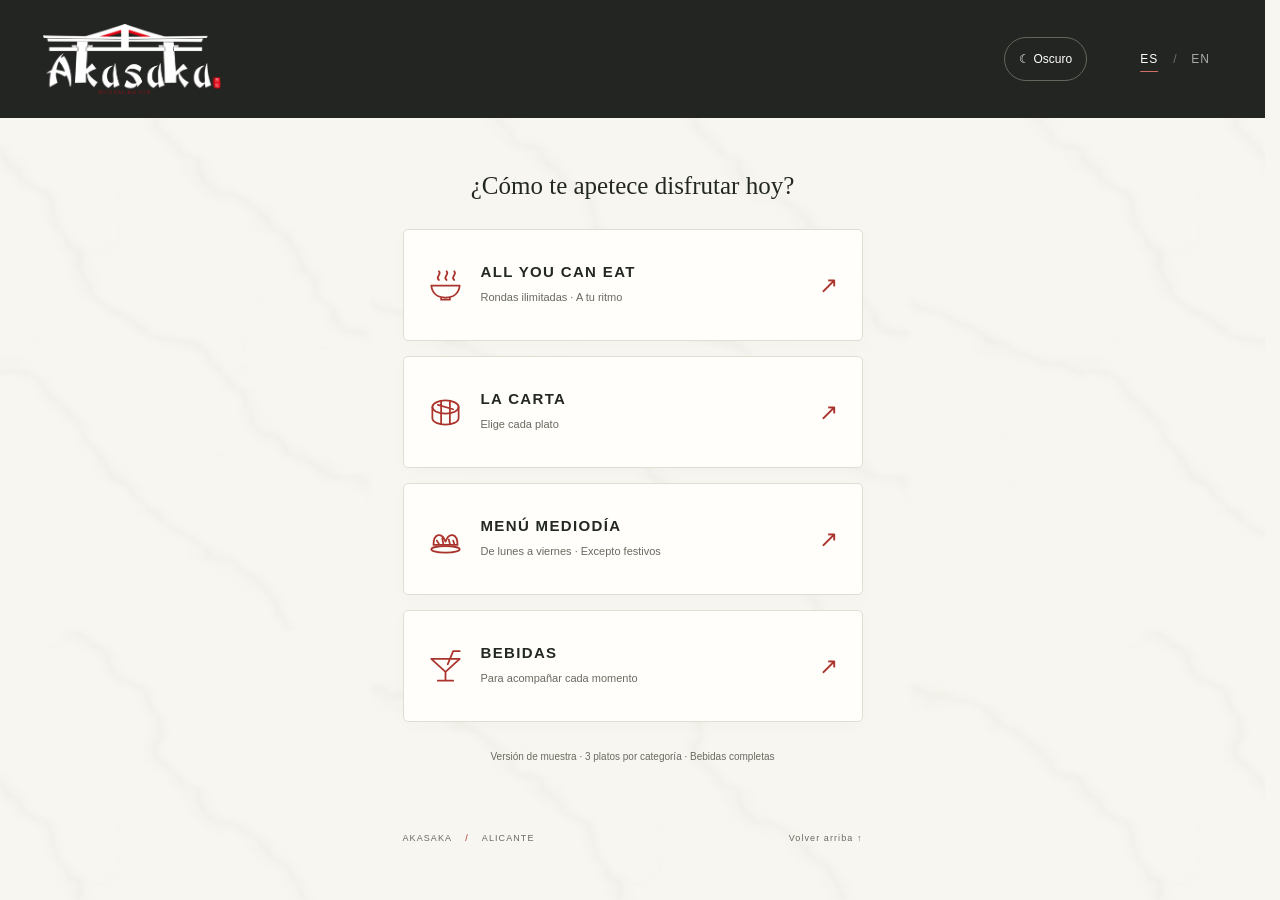
==== index.html @ ded16cb3 "first commit" ====
<!doctype html><html lang="es"><head><meta charset="utf-8"><meta name="viewport" content="width=device-width,initial-scale=1"><meta name="theme-color" content="#232522"><meta name="description" content="Akasaka Alicante: buffet, carta, menú mediodía y bebidas."><title>Akasaka · Alicante</title><link rel="icon" href="data:,"><script src="js/theme.js"></script><link rel="stylesheet" href="css/styles.css"><script type="module" src="js/home.js"></script></head><body class="home-page"><header class="masthead"><div class="header-inner"><a class="brand" href="index.html" aria-label="Akasaka · Inicio"><img src="assets/brand/akasaka.png" alt="Akasaka Restaurante" width="200" height="90"></a><div class="header-right"><button id="theme-toggle" class="theme-toggle" type="button" aria-label="Cambiar a modo oscuro">☾ Oscuro</button><div class="languages" role="group" aria-label="Idioma / Language"><button type="button" data-language="es" aria-pressed="true" lang="es">ES</button><span aria-hidden="true">/</span><button type="button" data-language="en" aria-pressed="false" lang="en">EN</button></div></div></div></header><main class="home-main"><h1 class="sr-only" data-i18n="homeTitle">Akasaka · Elige tu experiencia</h1><p class="home-welcome" data-i18n="choose">¿Cómo te apetece disfrutar hoy?</p><nav class="experience-menu" aria-label="Modalidades">
<a class="experience-button" href="menu.html?mode=buffet"><img src="assets/categories/bowl.svg" alt=""><span><strong>ALL YOU CAN EAT</strong><small data-i18n="buffetHint">Rondas ilimitadas · A tu ritmo</small></span><span aria-hidden="true">↗</span></a>
<a class="experience-button" href="menu.html?mode=carta"><img src="assets/categories/sushi.svg" alt=""><span><strong data-i18n="cartaTitle">LA CARTA</strong><small data-i18n="cartaHint">Elige cada plato</small></span><span aria-hidden="true">↗</span></a>
<a class="experience-button" href="menu.html?mode=lunch"><img src="assets/categories/starter.svg" alt=""><span><strong data-i18n="lunchTitle">MENÚ MEDIODÍA</strong><small data-i18n="lunchHint">De lunes a viernes · Excepto festivos</small></span><span aria-hidden="true">↗</span></a>
<a class="experience-button" href="menu.html?mode=drinks"><img src="assets/categories/cocktail.svg" alt=""><span><strong data-i18n="drinksTitle">BEBIDAS</strong><small data-i18n="drinksHint">Para acompañar cada momento</small></span><span aria-hidden="true">↗</span></a>
</nav><p class="home-sample" data-i18n="homeSample">Versión de muestra · 3 platos por categoría · Bebidas completas</p></main><footer><span>AKASAKA <span class="footer-divider">/</span> ALICANTE</span><a href="#" data-i18n="top">Volver arriba ↑</a></footer><span id="language-status" class="sr-only" role="status" aria-live="polite"></span></body></html>
---- css/styles.css ----
/* Cambia estos valores para ajustar la identidad visual de toda la carta. */
:root{--paper:#f8f6f0;--card:#fffefa;--ink:#242823;--muted:#686b61;--red:#aa342d;--line:#deded3;--dark:#232522;--radius:3px;--max:1180px}
*{box-sizing:border-box}html{scroll-behavior:smooth;scroll-padding-top:90px}body{margin:0;background:var(--paper);color:var(--ink);font-family:Arial,Helvetica,sans-serif;-webkit-font-smoothing:antialiased}button,a{-webkit-tap-highlight-color:transparent}a{color:inherit}button{font:inherit}button:focus-visible,a:focus-visible,summary:focus-visible{outline:3px solid var(--red);outline-offset:5px}.sr-only{position:absolute;width:1px;height:1px;overflow:hidden;clip-path:inset(50%)}.skip-link{position:fixed;left:16px;top:-100px;padding:14px;background:white;z-index:10}.skip-link:focus{top:16px}
.masthead{background:var(--dark);color:#fff}.header-inner{max-width:var(--max);margin:auto;padding:20px 0;display:flex;align-items:center;justify-content:space-between;min-height:118px}.brand{display:flex}.brand img{width:178px;height:78px;object-fit:contain}.header-right{display:flex;align-items:center;gap:40px}.location{font-size:10px;letter-spacing:.25em;color:#cccfc5}.languages{display:flex;align-items:center;gap:2px}.languages button{background:none;border:0;color:#aaa;padding:12px;min-width:44px;min-height:44px;font-size:12px;letter-spacing:.08em;cursor:pointer}.languages button[aria-pressed=true]{color:white;text-decoration:underline;text-decoration-color:#ce7065;text-underline-offset:8px}.languages>span{color:#6d7167;font-size:12px}
main{max-width:var(--max);margin:auto}.intro{display:flex;justify-content:space-between;align-items:center;padding:63px 0 47px}.eyebrow{font-size:10px;letter-spacing:.2em;font-weight:700;color:var(--red);margin:0 0 17px}h1{font-family:Georgia,'Times New Roman',serif;font-weight:400;font-size:clamp(48px,6vw,76px);letter-spacing:-.055em;line-height:1.06;margin:0 0 20px}h1 span{color:var(--red)}.intro-copy{font-size:14px;line-height:1.6;color:var(--muted);margin:0}.intro-mark{font-family:serif;font-size:52px;color:#bcbbb0;letter-spacing:.04em;transform:rotate(-7deg);padding-right:16px}.intro-mark span{display:block;font:8px Arial,sans-serif;letter-spacing:.3em;text-align:center;margin-top:8px}.category-nav{position:sticky;top:0;background:var(--paper);z-index:3;border-top:1px solid var(--line);border-bottom:1px solid var(--line);display:flex;gap:24px;min-height:58px;align-items:stretch}.category-link{display:flex;align-items:center;min-height:58px;border-bottom:2px solid var(--red);text-decoration:none;color:var(--red);font-size:12px;font-weight:700;letter-spacing:.1em;padding:0 4px}.section-heading{display:flex;align-items:center;justify-content:space-between;margin:42px 0 28px}.section-heading .eyebrow{margin-bottom:10px;font-size:9px}h2{font:400 38px Georgia,serif;letter-spacing:-.035em;margin:0 0 8px}.section-heading p:not(.eyebrow){margin:0;color:var(--muted);font-size:13px}.dish-count{font-size:10px;letter-spacing:.12em;color:var(--muted);border:1px solid var(--line);border-radius:30px;padding:9px 13px}.menu-grid{display:grid;grid-template-columns:repeat(3,minmax(0,1fr));gap:28px 24px}.dish-card{background:var(--card);border:1px solid var(--line);border-radius:var(--radius);overflow:hidden;display:flex;flex-direction:column}.dish-media{aspect-ratio:4/3;overflow:hidden;background:#222}.dish-media img{width:100%;height:100%;display:block;object-fit:cover}.dish-body{padding:23px 22px 20px;display:flex;flex-direction:column;flex:1}.dish-meta{display:flex;justify-content:space-between;gap:12px;align-items:center;margin-bottom:13px;font-size:10px;line-height:1.5}.reference{letter-spacing:.09em;color:var(--red);font-weight:700}.portion{color:var(--muted);text-align:right}.dish-heading{display:flex;align-items:baseline;justify-content:space-between;gap:14px}h3{font:400 25px/1.15 Georgia,serif;letter-spacing:-.03em;margin:0}.price{font-size:15px;white-space:nowrap;font-weight:600}.description{font-size:13px;line-height:1.7;color:var(--muted);margin:13px 0 23px}.allergens{margin-top:auto;border-top:1px solid var(--line);padding-top:15px}.allergen-label{text-transform:uppercase;font-size:8px;font-weight:700;letter-spacing:.16em;color:var(--muted)}.allergen-list{display:flex;flex-wrap:wrap;gap:6px;list-style:none;margin:9px 0 0;padding:0}.allergen-list li{font-size:10px;padding:5px 8px;border-radius:20px;background:#eeeee6;color:#53594b}.buffet-note{font-size:11px;color:var(--red);margin:-7px 0 19px;line-height:1.6}.buffet-note summary{cursor:pointer;min-height:30px;padding:5px 0}.buffet-note p{margin:5px 0 0;color:var(--muted)}.tax-note{font-size:11px;color:var(--muted);text-align:right;margin:20px 0 0}.sample-note{display:flex;align-items:flex-start;gap:14px;border-top:1px solid var(--line);border-bottom:1px solid var(--line);padding:25px 0;margin:47px 0 0}.sample-dot{width:7px;height:7px;background:var(--red);border-radius:50%;margin-top:4px;flex-shrink:0}.sample-note strong{font-size:12px;font-weight:500}.sample-note p{font-size:11px;line-height:1.7;color:var(--muted);margin:7px 0 0}footer{max-width:var(--max);margin:auto;padding:30px 0 40px;display:flex;justify-content:space-between;font-size:9px;letter-spacing:.12em;color:var(--muted)}footer a{text-decoration:none}.footer-divider{padding:0 10px;color:var(--red)}
@media(min-width:760px) and (max-width:1240px){main,.header-inner,footer{margin-left:32px;margin-right:32px}.menu-grid{gap:20px}.dish-body{padding:20px 17px}h3{font-size:23px}}
@media(max-width:960px) and (min-width:600px){.menu-grid{grid-template-columns:repeat(2,minmax(0,1fr))}}
@media(max-width:759px){main,.header-inner,footer{margin-left:20px;margin-right:20px}.header-inner{padding:14px 0;min-height:91px}.brand img{width:137px;height:60px}.location{display:none}.header-right{gap:0}.intro{padding:38px 0 32px}.intro .eyebrow{font-size:8px;letter-spacing:.17em;margin-bottom:15px}h1{font-size:52px;margin-bottom:15px}.intro-copy{font-size:12px;max-width:240px}.intro-mark{font-size:35px;padding-right:0}.intro-mark span{font-size:6px}.category-nav,.category-link{min-height:52px}.section-heading{margin:30px 0 23px}h2{font-size:32px}.section-heading p:not(.eyebrow){font-size:12px}.dish-count{font-size:9px;padding:8px 10px}.menu-grid{gap:23px}.dish-body{padding:21px 20px}.dish-meta{font-size:11px}h3{font-size:27px}.price{font-size:16px}.description{font-size:14px}.allergen-label{font-size:9px}.allergen-list li{font-size:11px}.sample-note{margin-top:35px}footer{font-size:8px;letter-spacing:.07em;gap:15px;line-height:1.7}}
@media(max-width:599px){.menu-grid{grid-template-columns:1fr}}
@media(max-width:359px){main,.header-inner,footer{margin-left:16px;margin-right:16px}.intro-mark{display:none}.dish-body{padding:18px 16px}h3{font-size:25px}}
@media(prefers-reduced-motion:reduce){html{scroll-behavior:auto}}

@media(max-width:599px){.intro-mark{display:none}.intro{padding:30px 0 27px}h1{font-size:48px}.intro-copy{max-width:none}.intro .eyebrow{margin-bottom:13px}}

/* Temas: el selector es provisional y no modifica cabecera ni pie. */
:root{--chip:#eeeee6;--chip-ink:#53594b}
:root[data-theme="dark"]{--paper:#242522;--card:#30312d;--ink:#f1efe6;--muted:#b9bcaf;--red:#f18d80;--line:#4c4e45;--chip:#41443b;--chip-ink:#e1e4d5}
:root[data-theme="dark"] body{background-image:url('../assets/brand/grain.svg')}
.allergen-list li{background:var(--chip);color:var(--chip-ink)}
.intro{position:relative;padding-right:125px}
.theme-toggle{position:absolute;right:0;top:28px;min-height:44px;padding:10px 14px;border:1px solid var(--line);border-radius:24px;background:var(--card);color:var(--ink);font-size:12px;cursor:pointer}
.theme-toggle:hover{border-color:var(--red)}
@media(max-width:599px){.intro{padding-right:0;padding-top:76px}.theme-toggle{top:18px;min-height:40px;padding:8px 12px;font-size:11px}}

/* Cabecera persistente; las categorías se fijan justo debajo. */
:root{--header-height:118px}
.masthead{position:sticky;top:0;z-index:5}
.header-inner{height:var(--header-height)}
.category-nav{top:var(--header-height)}
html{scroll-padding-top:calc(var(--header-height) + 76px)}
.intro{padding-right:0}
.theme-toggle{position:static;flex-shrink:0;border-color:#62675b;background:transparent;color:#fff;min-height:44px}
.theme-toggle:hover{border-color:#f18d80}
@media(max-width:759px){:root{--header-height:91px}.header-right{gap:10px}.theme-toggle{font-size:11px;padding:8px 10px}.languages button{padding:8px;min-width:36px}}
@media(max-width:599px){.intro{padding-top:30px}}
@media(max-width:359px){.brand img{width:108px}.header-right{gap:5px}.theme-toggle{padding:8px}.languages button{padding:6px;min-width:31px}}

/* Vetas de mármol vectoriales: fondo transparente sobre ambos temas. */
body{position:relative;isolation:isolate}
body::before{content:"";position:fixed;inset:0;z-index:-1;pointer-events:none;background:url('../assets/brand/marble.svg') center top / 1200px 1400px repeat;opacity:.55}
:root[data-theme="dark"] body::before{filter:brightness(1.7);opacity:.48}
@media(max-width:599px){body::before{background-size:720px 840px}}

/* Mármol más fino y difuminado, con menos contraste. */
body::before{background-size:540px 630px;filter:blur(2px);opacity:.28}
:root[data-theme="dark"] body::before{filter:blur(2.5px) brightness(1.35);opacity:.23}
@media(max-width:599px){body::before{background-size:390px 455px}}

.category-rail{display:none}
.category-link{border-bottom-color:transparent;color:var(--muted)}
.category-link[aria-current]{border-bottom-color:var(--red);color:var(--red)}
.food-group{scroll-margin-top:calc(var(--header-height) + 72px)}
@media(max-width:599px){
 main{margin-left:62px;margin-right:16px}
 .menu-section{padding-top:1px}
 .category-nav{display:none}
 .category-rail{display:flex;position:fixed;left:5px;top:calc(var(--header-height) + 28px);z-index:4;flex-direction:column;gap:6px;padding:6px 3px;background:var(--card);border:1px solid var(--line);border-radius:12px;box-shadow:0 4px 15px #00000012;max-height:calc(100dvh - var(--header-height) - 45px);overflow-y:auto}
 .rail-tab{display:flex;width:42px;min-height:62px;flex-direction:column;align-items:center;justify-content:center;gap:4px;text-decoration:none;border-radius:7px;color:var(--muted);border-left:2px solid transparent}
 .rail-tab img{opacity:.6;flex-shrink:0}
 .rail-label{font-size:8px;line-height:1.2;max-width:40px;text-align:center}
 .rail-tab[aria-current]{border-left-color:var(--red);background:var(--chip);color:var(--red)}
 .rail-tab[aria-current] img{opacity:1}
 :root[data-theme="dark"] .rail-tab img{filter:brightness(1.8) saturate(.7)}
 .food-group{scroll-margin-top:calc(var(--header-height) + 16px)}
 .intro h1{font-size:42px}.section-heading{gap:10px}.section-heading p:not(.eyebrow){line-height:1.5}.dish-body{padding:18px 15px}h3{font-size:24px}.dish-meta{font-size:10px}.category-rail~main .intro{padding-top:27px}
}

/* Entrada y modalidades */
[hidden]{display:none!important}
html{scrollbar-gutter:stable}
.header-inner{height:auto;min-height:118px}
.mode-bar{max-width:var(--max);margin:auto;display:flex;align-items:center;justify-content:space-between;gap:16px;min-height:54px;padding:8px 0 14px;border-top:1px solid #ffffff19}
.mode-bar h1{font:600 12px/1.4 Arial,Helvetica,sans-serif;letter-spacing:.12em;color:#fff;margin:0;text-align:center}
.back-link{font-size:12px;text-decoration:none;color:#cccfc5;min-height:38px;display:flex;align-items:center}
.conditions-button{background:transparent;color:#fff;border:1px solid #62675b;border-radius:22px;padding:10px 13px;font:inherit;font-size:11px;min-height:40px;cursor:pointer}
.home-main{width:min(100% - 40px,460px);margin:0 auto;min-height:calc(100svh - 215px);padding:36px 0 24px;display:flex;flex-direction:column;justify-content:center}
.home-welcome{font:400 25px/1.4 Georgia,serif;margin:0 0 26px;text-align:center;color:var(--ink)}
.experience-menu{display:flex;flex-direction:column;gap:15px}
.experience-button{display:flex;align-items:center;gap:18px;min-height:112px;padding:24px;border:1px solid var(--line);border-radius:5px;text-decoration:none;background:var(--card);box-shadow:0 4px 18px #00000005}
.experience-button>img{width:35px;height:35px;flex-shrink:0}
.experience-button>span:nth-child(2){flex:1}.experience-button strong{display:block;font-size:15px;letter-spacing:.09em;font-weight:600}.experience-button small{display:block;color:var(--muted);font-size:11px;line-height:1.6;margin-top:9px}.experience-button>span:last-child{color:var(--red);font-size:23px}
.experience-button:hover{border-color:var(--red);box-shadow:0 6px 20px #0000000b}
:root[data-theme="dark"] .experience-button>img,:root[data-theme="dark"] .two-person-badge img,:root[data-theme="dark"] .legend-row img{filter:brightness(1.8) saturate(.7)}
.home-sample{font-size:10px;line-height:1.7;color:var(--muted);text-align:center;margin:26px 0 0}
.home-page footer{max-width:460px}
.menu-page .category-nav{gap:25px;overflow-x:auto;white-space:nowrap;scrollbar-width:thin}
.menu-page .category-link{flex-shrink:0;font-size:11px}
.mode-summary{margin:26px 0 22px;padding:22px;border:1px solid var(--line);background:var(--card);border-radius:5px}
.rate-cards{display:grid;grid-template-columns:repeat(3,minmax(0,1fr));gap:16px}
.rate-card{display:flex;flex-direction:column;gap:8px;padding:5px 12px;border-left:2px solid var(--red)}
.rate-price{font:400 28px Georgia,serif;color:var(--ink)}
.rate-card span{font-size:12px;line-height:1.5}.rate-card small{font-size:10px;color:var(--muted)}
.summary-copy{font-size:12px;line-height:1.7;color:var(--muted);margin:19px 0 0}
.summary-actions{display:flex;justify-content:space-between;gap:15px;margin-top:15px}
.text-button{font:inherit;font-size:12px;color:var(--red);border:0;background:none;cursor:pointer;padding:7px 0;text-decoration:none;min-height:36px}
.lunch-choice{font-size:16px;line-height:1.7;margin:0 0 22px}
.lunch-rates{grid-template-columns:repeat(2,minmax(0,1fr))}
.buffet-stars{font:700 23px/1 Arial,sans-serif;letter-spacing:-.12em;color:#876000;border:0;background:transparent;padding:7px;min-height:40px;min-width:40px;cursor:pointer}
:root[data-theme="dark"] .buffet-stars{color:#f6d852}
.two-person-badge{display:flex;align-items:center;justify-content:center;min-height:32px;flex-shrink:0}
.dish-meta .portion{margin-left:auto}.dish-meta .buffet-stars{margin-left:auto}.dish-meta:has(.portion) .buffet-stars{margin-left:0}
.drink-card .dish-body{min-height:150px}.drink-card h3{font-size:23px}.drink-card .description{margin-bottom:0}.drink-card .dish-meta{margin-bottom:14px}
.serving-prices{font-size:11px;line-height:1.7;color:var(--muted);margin:14px 0 0}
.review-note,.allergen-pending{font-size:10px;line-height:1.6;color:var(--muted);margin:0}.review-note{margin-bottom:15px;color:var(--red)}
.allergens:has(.allergen-pending){padding-top:11px}
.food-group{padding-top:1px;margin-bottom:35px;scroll-margin-top:0}
.section-heading{gap:18px}.section-heading h2{font-size:34px;line-height:1.15}
.category-rail{overscroll-behavior:contain;scrollbar-width:none}.category-rail::-webkit-scrollbar{display:none}
.rail-label{overflow-wrap:anywhere}
.modal-open{overflow:hidden}
dialog{width:min(620px,calc(100% - 28px));max-height:calc(100dvh - 40px);border:1px solid var(--line);border-radius:12px;padding:0;background:var(--paper);color:var(--ink);box-shadow:0 24px 90px #0007;overscroll-behavior:contain}
dialog::backdrop{background:#0009;backdrop-filter:blur(4px)}
.dialog-header{display:flex;align-items:flex-start;justify-content:space-between;gap:12px;position:sticky;top:0;background:var(--paper);border-bottom:1px solid var(--line);padding:22px;z-index:1}
.dialog-header h2{font-size:25px;line-height:1.2;margin:0}.dialog-header button{font:inherit;color:var(--ink);background:var(--card);border:1px solid var(--line);border-radius:20px;min-height:40px;padding:8px 12px;white-space:nowrap;cursor:pointer;font-size:12px}
#conditions-content{padding:24px}.condition-rules{font-size:13px;line-height:1.8;padding-left:19px;margin:24px 0}.condition-rules li{padding-left:4px;margin-bottom:13px}
.symbol-legend{border-top:1px solid var(--line);padding-top:12px}.legend-row{display:grid;grid-template-columns:45px 1fr;align-items:center;gap:12px}.legend-row p{font-size:12px;line-height:1.7}.legend-row .buffet-stars{padding:0;cursor:default;min-height:0}.dialog-done{width:100%;border:0;background:var(--red);color:var(--paper);font:inherit;font-size:13px;border-radius:5px;min-height:46px;padding:12px;margin-top:18px;cursor:pointer}
@media(max-width:1240px) and (min-width:760px){.mode-bar{margin-left:32px;margin-right:32px}}
@media(max-width:759px){.header-inner{min-height:91px}.mode-bar{margin:0 20px;gap:10px}.mode-bar h1{font-size:11px}.back-link{font-size:11px}.conditions-button{padding:8px 11px}.section-heading h2{font-size:29px}}
@media(max-width:599px){
 .home-main{width:calc(100% - 40px);margin:0 auto;padding-top:27px}.home-welcome{font-size:23px;margin-bottom:22px}.experience-button{padding:22px 18px;gap:15px;min-height:108px}.experience-button strong{font-size:14px}.experience-button small{font-size:10px}.home-page footer{margin-left:20px;margin-right:20px}
 .menu-page main{margin-left:62px;margin-right:16px}.menu-page .category-nav{display:none}.category-rail{top:calc(var(--header-height) + 17px);max-height:calc(100dvh - var(--header-height) - 34px)}
 .section-heading{margin:25px 0 20px;align-items:flex-start}.section-heading h2{font-size:28px}.dish-count{font-size:8px;padding:7px 8px;white-space:nowrap;flex-shrink:0;margin-top:4px}
 .rate-cards{grid-template-columns:1fr;gap:15px}.rate-card{display:grid;grid-template-columns:auto 1fr;column-gap:12px;row-gap:4px;padding:0 0 0 10px}.rate-price{grid-row:span 2;font-size:24px}.rate-card span{font-size:10px}.rate-card small{font-size:9px}.mode-summary{padding:16px 13px;margin-top:20px}.summary-copy{font-size:11px}.summary-actions{flex-wrap:wrap;gap:8px}.lunch-choice{font-size:13px}.mode-summary .eyebrow{line-height:1.7;font-size:9px}.lunch-rates .rate-card{display:flex;gap:5px}.lunch-rates{grid-template-columns:1fr 1fr;gap:10px}
 .drink-card .dish-body{min-height:0;padding:20px 15px}.drink-card h3{font-size:23px}.drink-card .description{font-size:12px}.food-group{scroll-margin-top:0;margin-bottom:30px}
 .dialog-header{padding:17px}.dialog-header h2{font-size:23px}#conditions-content{padding:18px}.condition-rules{font-size:12px}
}
@media(prefers-reduced-motion:reduce){*{scroll-behavior:auto!important}}

@media(max-width:599px){html{scroll-padding-top:calc(var(--header-height) + 16px)}}
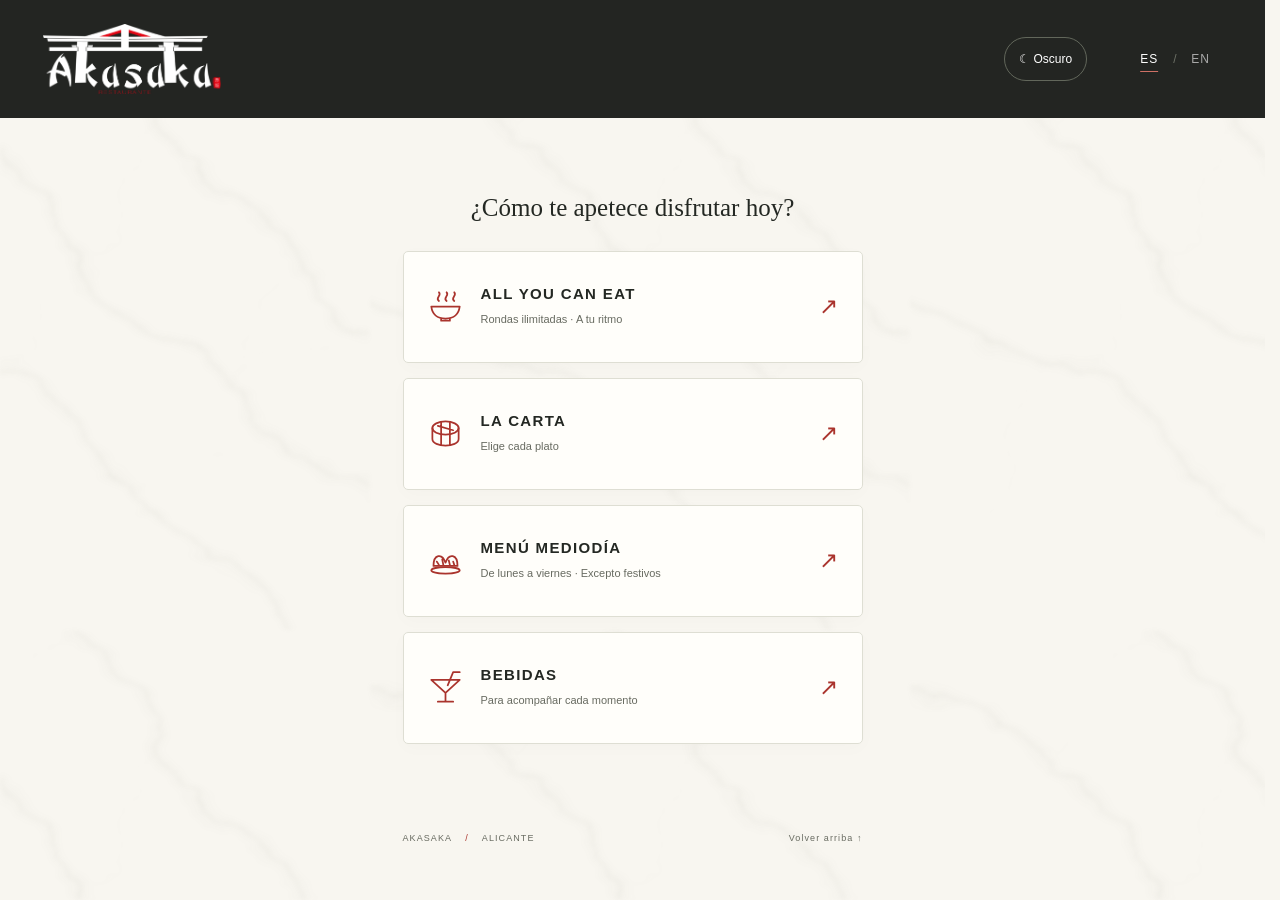
==== commit 6c9783bb: "Quitar mensaje de 3 platos en el footer" ====
--- a/index.html
+++ b/index.html
@@ -1,6 +1,109 @@
-<!doctype html><html lang="es"><head><meta charset="utf-8"><meta name="viewport" content="width=device-width,initial-scale=1"><meta name="theme-color" content="#232522"><meta name="description" content="Akasaka Alicante: buffet, carta, menú mediodía y bebidas."><title>Akasaka · Alicante</title><link rel="icon" href="data:,"><script src="js/theme.js"></script><link rel="stylesheet" href="css/styles.css"><script type="module" src="js/home.js"></script></head><body class="home-page"><header class="masthead"><div class="header-inner"><a class="brand" href="index.html" aria-label="Akasaka · Inicio"><img src="assets/brand/akasaka.png" alt="Akasaka Restaurante" width="200" height="90"></a><div class="header-right"><button id="theme-toggle" class="theme-toggle" type="button" aria-label="Cambiar a modo oscuro">☾ Oscuro</button><div class="languages" role="group" aria-label="Idioma / Language"><button type="button" data-language="es" aria-pressed="true" lang="es">ES</button><span aria-hidden="true">/</span><button type="button" data-language="en" aria-pressed="false" lang="en">EN</button></div></div></div></header><main class="home-main"><h1 class="sr-only" data-i18n="homeTitle">Akasaka · Elige tu experiencia</h1><p class="home-welcome" data-i18n="choose">¿Cómo te apetece disfrutar hoy?</p><nav class="experience-menu" aria-label="Modalidades">
-<a class="experience-button" href="menu.html?mode=buffet"><img src="assets/categories/bowl.svg" alt=""><span><strong>ALL YOU CAN EAT</strong><small data-i18n="buffetHint">Rondas ilimitadas · A tu ritmo</small></span><span aria-hidden="true">↗</span></a>
-<a class="experience-button" href="menu.html?mode=carta"><img src="assets/categories/sushi.svg" alt=""><span><strong data-i18n="cartaTitle">LA CARTA</strong><small data-i18n="cartaHint">Elige cada plato</small></span><span aria-hidden="true">↗</span></a>
-<a class="experience-button" href="menu.html?mode=lunch"><img src="assets/categories/starter.svg" alt=""><span><strong data-i18n="lunchTitle">MENÚ MEDIODÍA</strong><small data-i18n="lunchHint">De lunes a viernes · Excepto festivos</small></span><span aria-hidden="true">↗</span></a>
-<a class="experience-button" href="menu.html?mode=drinks"><img src="assets/categories/cocktail.svg" alt=""><span><strong data-i18n="drinksTitle">BEBIDAS</strong><small data-i18n="drinksHint">Para acompañar cada momento</small></span><span aria-hidden="true">↗</span></a>
-</nav><p class="home-sample" data-i18n="homeSample">Versión de muestra · 3 platos por categoría · Bebidas completas</p></main><footer><span>AKASAKA <span class="footer-divider">/</span> ALICANTE</span><a href="#" data-i18n="top">Volver arriba ↑</a></footer><span id="language-status" class="sr-only" role="status" aria-live="polite"></span></body></html>+<!doctype html>
+<html lang="es">
+  <head>
+    <meta charset="utf-8" />
+    <meta name="viewport" content="width=device-width,initial-scale=1" />
+    <meta name="theme-color" content="#232522" />
+    <meta
+      name="description"
+      content="Akasaka Alicante: buffet, carta, menú mediodía y bebidas."
+    />
+    <title>Akasaka · Alicante</title>
+    <link rel="icon" href="data:," />
+    <script src="js/theme.js"></script>
+    <link rel="stylesheet" href="css/styles.css" />
+    <script type="module" src="js/home.js"></script>
+  </head>
+  <body class="home-page">
+    <header class="masthead">
+      <div class="header-inner">
+        <a class="brand" href="index.html" aria-label="Akasaka · Inicio"
+          ><img
+            src="assets/brand/akasaka.png"
+            alt="Akasaka Restaurante"
+            width="200"
+            height="90"
+        /></a>
+        <div class="header-right">
+          <button
+            id="theme-toggle"
+            class="theme-toggle"
+            type="button"
+            aria-label="Cambiar a modo oscuro"
+          >
+            ☾ Oscuro
+          </button>
+          <div class="languages" role="group" aria-label="Idioma / Language">
+            <button
+              type="button"
+              data-language="es"
+              aria-pressed="true"
+              lang="es"
+            >
+              ES</button
+            ><span aria-hidden="true">/</span
+            ><button
+              type="button"
+              data-language="en"
+              aria-pressed="false"
+              lang="en"
+            >
+              EN
+            </button>
+          </div>
+        </div>
+      </div>
+    </header>
+    <main class="home-main">
+      <h1 class="sr-only" data-i18n="homeTitle">
+        Akasaka · Elige tu experiencia
+      </h1>
+      <p class="home-welcome" data-i18n="choose">
+        ¿Cómo te apetece disfrutar hoy?
+      </p>
+      <nav class="experience-menu" aria-label="Modalidades">
+        <a class="experience-button" href="menu.html?mode=buffet"
+          ><img src="assets/categories/bowl.svg" alt="" /><span
+            ><strong>ALL YOU CAN EAT</strong
+            ><small data-i18n="buffetHint"
+              >Rondas ilimitadas · A tu ritmo</small
+            ></span
+          ><span aria-hidden="true">↗</span></a
+        >
+        <a class="experience-button" href="menu.html?mode=carta"
+          ><img src="assets/categories/sushi.svg" alt="" /><span
+            ><strong data-i18n="cartaTitle">LA CARTA</strong
+            ><small data-i18n="cartaHint">Elige cada plato</small></span
+          ><span aria-hidden="true">↗</span></a
+        >
+        <a class="experience-button" href="menu.html?mode=lunch"
+          ><img src="assets/categories/starter.svg" alt="" /><span
+            ><strong data-i18n="lunchTitle">MENÚ MEDIODÍA</strong
+            ><small data-i18n="lunchHint"
+              >De lunes a viernes · Excepto festivos</small
+            ></span
+          ><span aria-hidden="true">↗</span></a
+        >
+        <a class="experience-button" href="menu.html?mode=drinks"
+          ><img src="assets/categories/cocktail.svg" alt="" /><span
+            ><strong data-i18n="drinksTitle">BEBIDAS</strong
+            ><small data-i18n="drinksHint"
+              >Para acompañar cada momento</small
+            ></span
+          ><span aria-hidden="true">↗</span></a
+        >
+      </nav>
+
+    </main>
+    <footer>
+      <span>AKASAKA <span class="footer-divider">/</span> ALICANTE</span
+      ><a href="#" data-i18n="top">Volver arriba ↑</a>
+    </footer>
+    <span
+      id="language-status"
+      class="sr-only"
+      role="status"
+      aria-live="polite"
+    ></span>
+  </body>
+</html>
